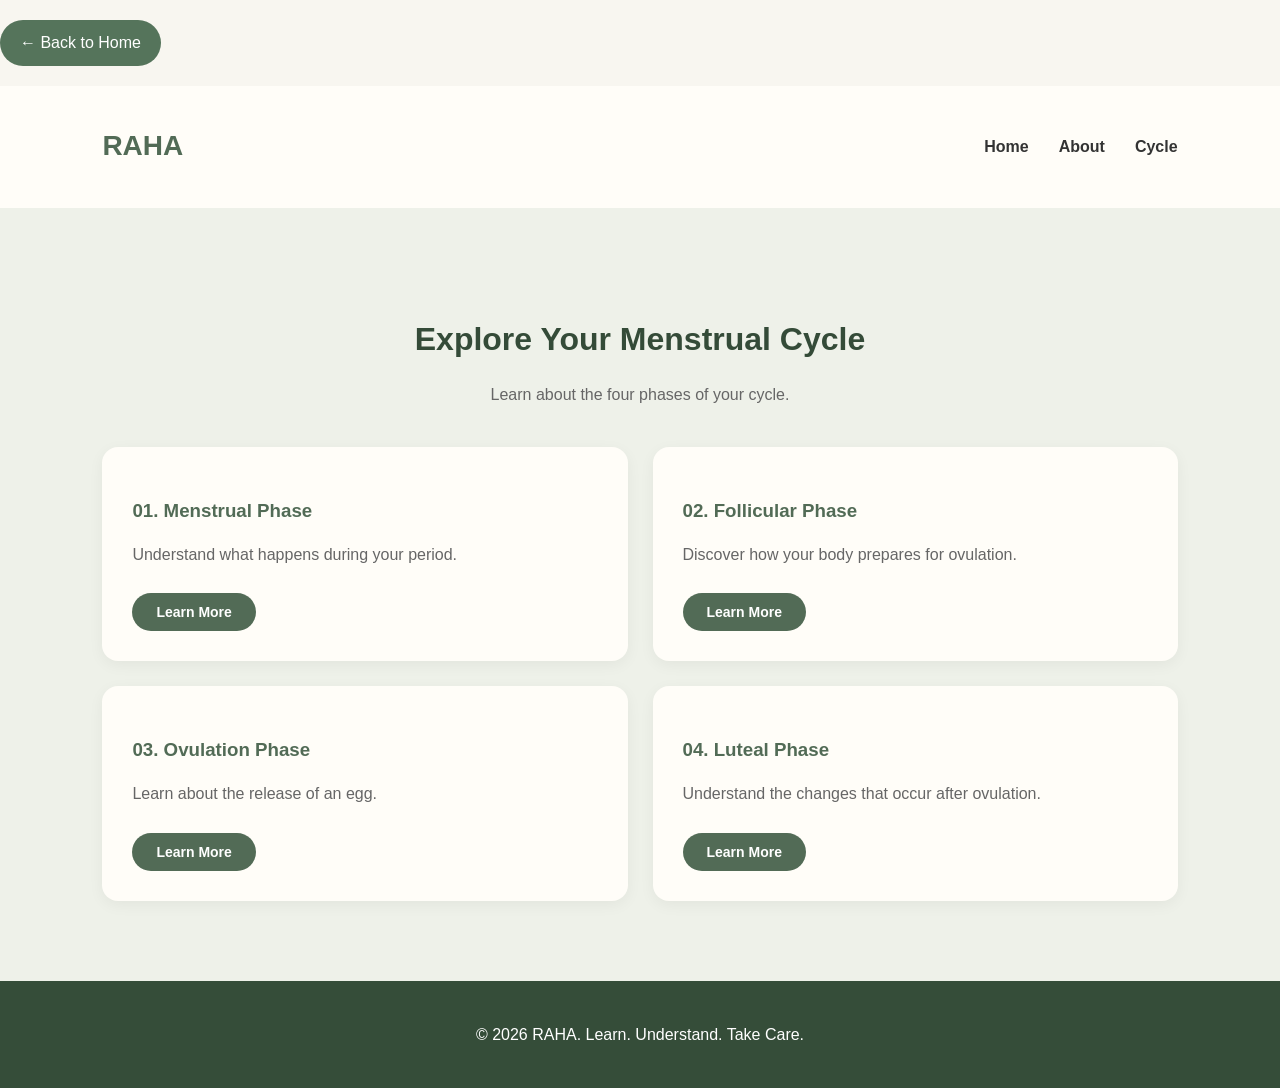
==== cycle-guide.html @ 45bd22a7 "Add files via upload" ====
<!DOCTYPE html>
<html lang="en">
<head>
    <meta charset="UTF-8">
    <meta name="viewport" content="width=device-width, initial-scale=1.0">

    <title>RAHA Guide - Educational Hub</title>

    <link rel="stylesheet" href="style.css">
</head>

<body>
    <a href="index.html" class="back">← Back to Home</a>
    <header class="navbar">
    <div class="logo">
        <h1>RAHA</h1>
    </div>

    <nav>
        <a href="index.html">Home</a>
        <a href="guide.html">About</a>
        <a href="cycle-guide.html">Cycle</a>
    </nav>
</header>

    <section class="cycle-guide" id="cycle-guide">

        <h2>Explore Your Menstrual Cycle</h2>

        <p>Learn about the four phases of your cycle.</p>

        <div class="guide-cards">

            <div class="card">
                <h3>01. Menstrual Phase</h3>

                <p>Understand what happens during your period.</p>

                <button class="learn-btn" type="button">
                    Learn More
                </button>

                <p class="details" hidden>
                    The menstrual phase marks the beginning of the menstrual
                    cycle. During this phase, the uterus sheds its previously
                    built-up lining because pregnancy has not occurred.
                    This process causes menstrual bleeding, which usually
                    lasts between 2 and 7 days. Some people may experience
                    cramps, tiredness, headaches, or mood changes. Getting
                    enough rest, staying hydrated, and using suitable
                    menstrual products can help improve comfort during this time.
               </p>
            </div>

                    <div class="card">
                <h3>02. Follicular Phase</h3>
                <p>Discover how your body prepares for ovulation.</p>

                <button class="learn-btn" type="button">Learn More</button>

                <p class="details" hidden>
                    The follicular phase begins on the first day of menstruation
                    and continues until ovulation. During this phase, the brain
                    releases follicle-stimulating hormone (FSH), which encourages
                    small follicles in the ovaries to develop. Usually, one
                    follicle becomes dominant and contains an egg that continues
                    to mature. Estrogen levels also increase, helping the uterus
                    rebuild its lining in preparation for a possible pregnancy.
               </p>
            </div>
            <div class="card">
                <h3>03. Ovulation Phase</h3>
                <p>Learn about the release of an egg.</p>
                <button class="learn-btn" type="button">Learn More</button>
                <p class="details" hidden>
                    Ovulation is the stage when a mature egg is released from
                    the ovary. It usually happens around the middle of the
                    menstrual cycle, although the exact timing varies from
                    person to person and from cycle to cycle. This process is
                    triggered by a rise in luteinizing hormone (LH). The egg
                    travels into the fallopian tube, where it may meet sperm.
                    This is generally the most fertile period of the cycle.
                </p>  
            </div>

            <div class="card">
                <h3>04. Luteal Phase</h3>
                <p>Understand the changes that occur after ovulation.</p>
                <button class="learn-btn" type="button">Learn More</button>
                <p class="details" hidden>
                    The luteal phase begins after ovulation and continues until
                    the next menstrual period. During this phase, the empty
                    follicle becomes the corpus luteum, which produces
                    progesterone. This hormone helps maintain the uterine
                    lining in case pregnancy occurs. If fertilization does not
                    happen, hormone levels decrease and the uterine lining
                    eventually sheds, starting a new menstrual cycle. Some
                    people may experience PMS symptoms such as bloating,
                    breast tenderness, mood changes, or fatigue.
                </p>
            </div>

        </div>
    </section>
    <footer>
    <p>© 2026 RAHA. Learn. Understand. Take Care.</p>
</footer>
    <!-- JavaScript -->
    <script src="script.js"></script>

</body>
</html>
---- style.css ----
/* =========================
   GLOBAL STYLES
========================= */

* {
    box-sizing: border-box;
}

html {
    scroll-behavior: smooth;
}

body {
    margin: 0;
    font-family: Arial, sans-serif;
    background-color: #F8F6F0;
    color: #303D32;
    line-height: 1.6;
}

/* =========================
   NAVBAR
========================= */

.navbar {
    display: flex;
    justify-content: space-between;
    align-items: center;
    padding: 20px 8%;
    background-color: #FFFDF8;
}

.logo h1 {
    color: #526B56;
    font-size: 28px;
}

nav {
    display: flex;
    gap: 30px;
}

nav a {
    text-decoration: none;
    color: #333333;
    font-size: 16px;
    font-weight: bold;
    transition: color 0.3s;
}

nav a:hover {
    color: #789477;
}

/* =========================
   HERO SECTION
========================= */

.hero {
    text-align: center;
    padding: 100px 8%;
    background-color: #F7F5EF;
}

.subtitle {
    color: #789477;
    font-size: 14px;
    font-weight: bold;
    letter-spacing: 2px;
}

.hero h2 {
    color: #344B38;
    font-size: 42px;
    max-width: 750px;
    margin: 20px auto;
}

.hero p {
    color: #666666;
    font-size: 17px;
    line-height: 1.7;
    max-width: 650px;
    margin: 0 auto 30px;
}

.primary-btn {
    display: inline-block;
    background-color: #526B56;
    color: white;
    padding: 14px 28px;
    border-radius: 30px;
    text-decoration: none;
    transition: background-color 0.3s, transform 0.3s;
}

.primary-btn:hover {
    background-color: #344B38;
    transform: translateY(-4px);
}

/* =========================
   ABOUT SECTION
========================= */

.about {
    padding: 80px 10%;
    text-align: center;
    background-color: #FFFDF8;
}

.about h2 {
    color: #344B38;
    font-size: 32px;
    margin-bottom: 20px;
}

.about p {
    color: #666666;
    font-size: 17px;
    line-height: 1.8;
    max-width: 750px;
    margin: 0 auto;
}

/* =========================
   CYCLE GUIDE
========================= */

.cycle-guide {
    padding: 80px 8%;
    text-align: center;
    background-color: #EEF1E9;
}

.cycle-guide h2 {
    color: #344B38;
    font-size: 32px;
    margin-bottom: 15px;
}

.cycle-guide > p {
    color: #666666;
    margin-bottom: 40px;
}

.guide-cards {
    display: grid;
    grid-template-columns: repeat(2, 1fr);
    gap: 25px;
}

.card {
    background-color: #FFFDF8;
    padding: 30px;
    border-radius: 16px;
    text-align: left;
    box-shadow: 0 4px 15px rgba(0, 0, 0, 0.05);
    transition: transform 0.3s, box-shadow 0.3s;
}

.card:hover {
    transform: translateY(-5px);
    box-shadow: 0 10px 20px rgba(0, 0, 0, 0.10);
}

.card h3 {
    color: #526B56;
    margin-bottom: 12px;
}

.card p {
    color: #666666;
    line-height: 1.6;
}


/* LEARN MORE BUTTON */

.learn-btn {
    background-color: #526B56;
    color: white;
    border: none;
    padding: 11px 24px;
    border-radius: 25px;
    font-size: 14px;
    font-weight: bold;
    cursor: pointer;
    margin-top: 10px;
    transition: background-color 0.3s, transform 0.3s;
}

.learn-btn:hover {
    background-color: #344B38;
    transform: translateY(-3px);
}

.learn-btn:focus-visible {
    outline: 3px solid #789477;
    outline-offset: 3px;
}


footer {
    text-align: center;
    padding: 25px;
    background-color: #354D39;
    color: white;
}

/* =========================
   RESPONSIVE DESIGN
========================= */


/* RESPONSIVE DESIGN */

@media (max-width: 650px) {

    .navbar {
        flex-direction: column;
        gap: 12px;
        padding: 18px 15px;
    }

    .logo h1 {
        font-size: 25px;
    }

    nav {
        gap: 18px;
        flex-wrap: wrap;
        justify-content: center;
    }

    nav a {
        font-size: 14px;
    }

    .hero {
        padding: 60px 20px;
    }

    .hero h2 {
        font-size: 28px;
    }

    .hero p {
        font-size: 15px;
    }

    .about,
    .cycle-guide {
        padding: 45px 18px;
    }

    .about h2,
    .cycle-guide h2 {
        font-size: 26px;
    }

    .guide-cards {
        grid-template-columns: 1fr;
        gap: 18px;
    }

    .card {
        padding: 22px;
    }

    .card h3 {
        font-size: 19px;
    }

    .card p {
        font-size: 14px;
    }

    .learn-btn {
        width: 100%;
        padding: 12px;
    }

    .details {
        font-size: 13px;
        line-height: 1.7;
    }

    footer {
        font-size: 13px;
        padding: 18px;
    }
}

.back {
    display: inline-block;
    margin: 20px 0;
    padding: 10px 20px;
    background-color: #55745B;
    color: white;
    text-decoration: none;
    border-radius: 30px;
    transition: background-color 0.3s;
}
.test-box {
    background-color: #DDE6D5;
    padding: 30px;
    margin: 20px;
    border-radius: 15px;
    text-align: center;
}
.details {
    margin-top: 18px;
    padding: 15px;
    background-color: #EEF1E9;
    border-left: 4px solid #789477;
    border-radius: 8px;
    font-size: 14px;
    line-height: 1.8;
    color: #465548;
}

/* WELCOME SECTION */

.welcome {
    padding: 60px 8%;
    text-align: center;
    background-color: #EEF1E9;
}

.welcome h2 {
    color: #344B38;
    font-size: 32px;
    margin-bottom: 10px;
}

.welcome > p {
    color: #666666;
    font-size: 17px;
    margin-bottom: 35px;
}

.benefits {
    display: grid;
    grid-template-columns: repeat(3, 1fr);
    gap: 25px;
}

.benefit {
    background-color: #FFFDF8;
    padding: 25px;
    border-radius: 15px;
    transition: transform 0.3s;
}

.benefit:hover {
    transform: translateY(-5px);
}

.benefit h3 {
    color: #526B56;
}

.benefit p {
    color: #666666;
}

/* MOBILE */

@media (max-width: 650px) {
    .benefits {
        grid-template-columns: 1fr;
    }
}
.benefit-icon {
    color: #526B56;
    margin-bottom: 15px;
}

.benefit-icon svg {
    width: 48px;
    height: 48px;
}
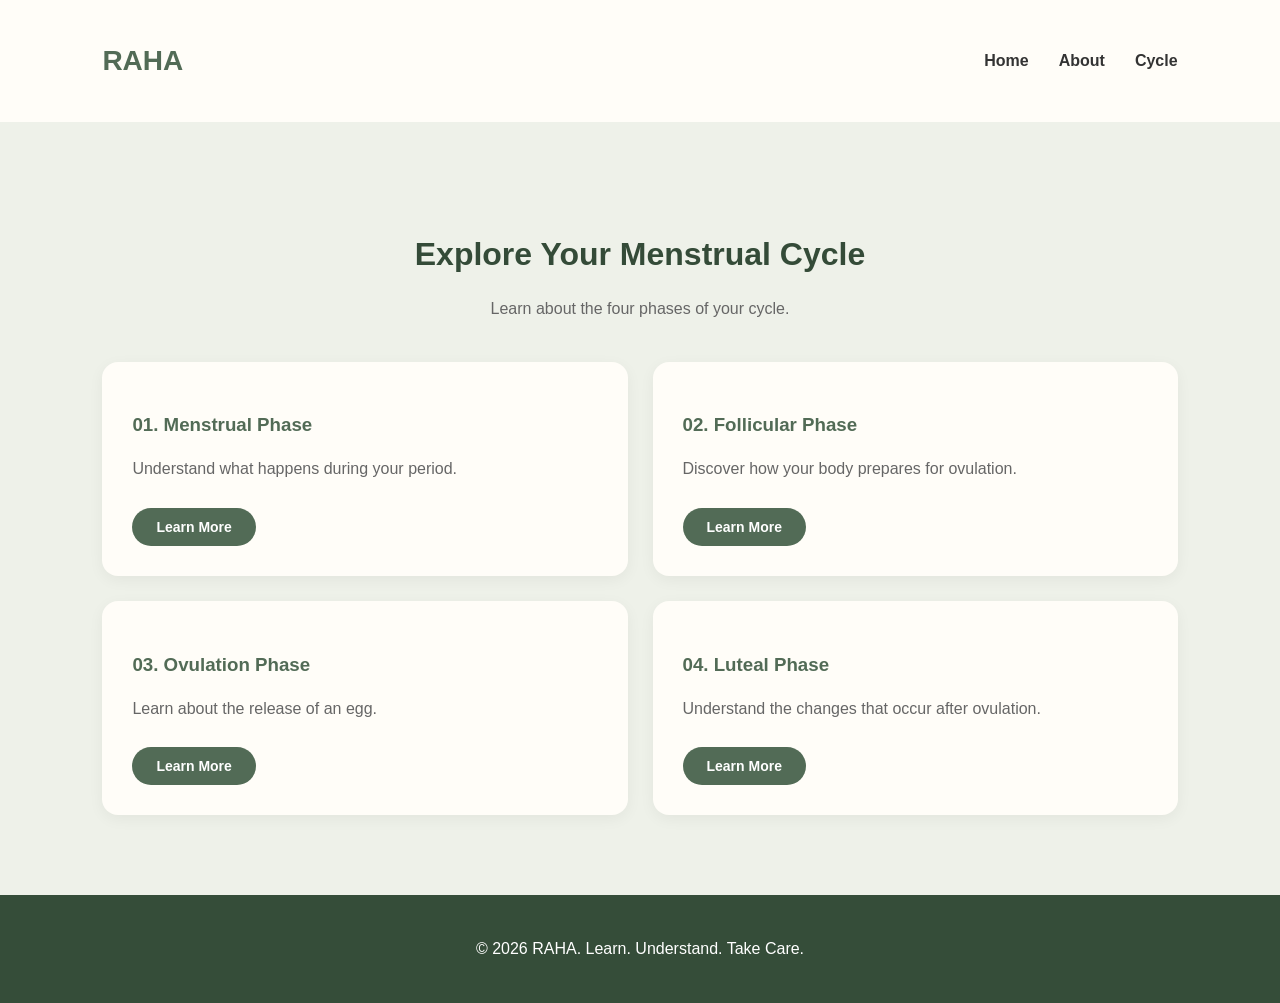
==== commit aeede47b: "Fix HTML formatting and structure" ====
--- a/cycle-guide.html
+++ b/cycle-guide.html
@@ -11,7 +11,6 @@
 </head>
 
 <body>
-    <a href="index.html" class="back">← Back to Home</a>
     <header class="navbar">
     <div class="logo">
         <h1>RAHA</h1>
